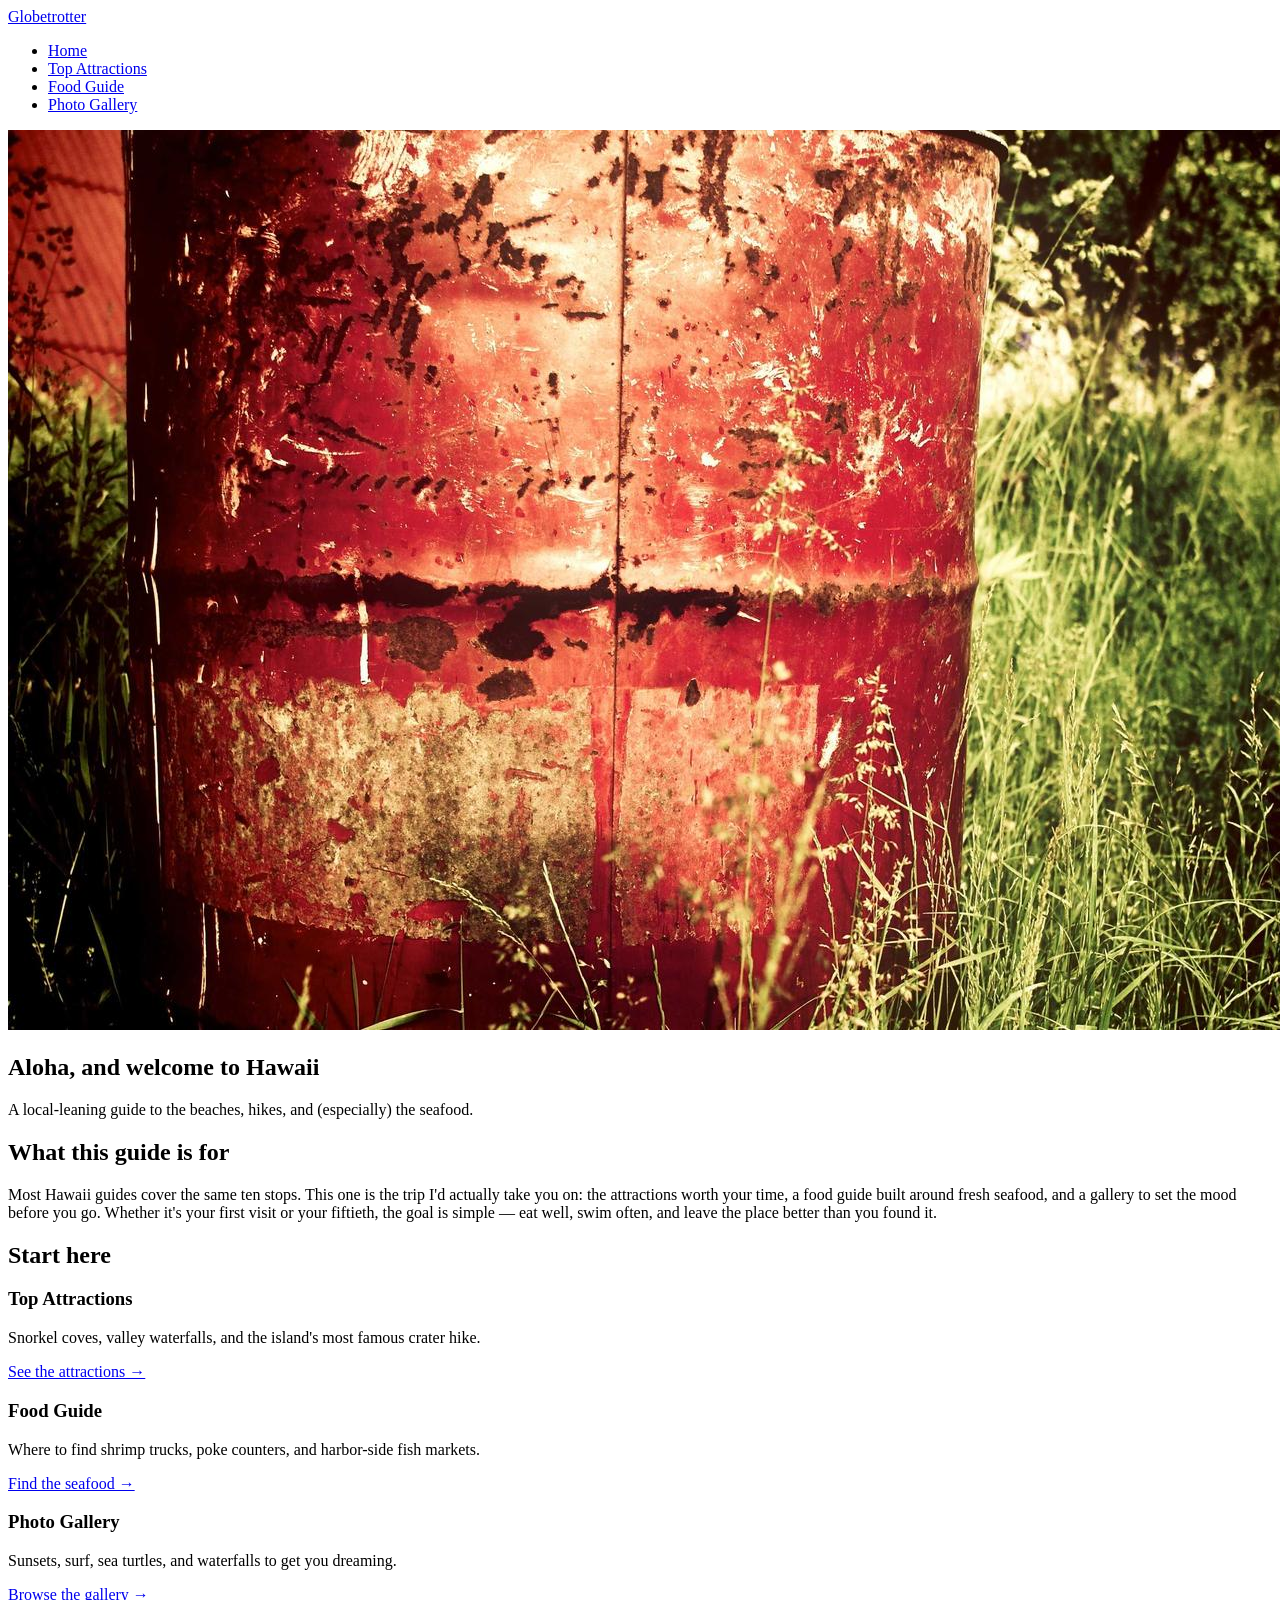
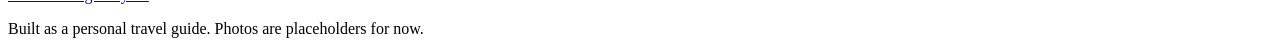
==== index.html @ d565e66b "Milestone 1: semantic HTML for all four pages Add Home, Top Attractions, Food Guide, and Photo Galle" ====
<!DOCTYPE html>
<html lang="en">
<head>
  <meta charset="UTF-8" />
  <!-- Tells mobile browsers to use the device width instead of pretending to be a
       980px desktop. Required for the media queries in Milestone 4 to take effect. -->
  <meta name="viewport" content="width=device-width, initial-scale=1.0" />
  <title>Globetrotter | Hawaii</title>
  <link rel="stylesheet" href="css/styles.css" />
</head>
<body>
  <!-- This header + nav block is identical on every page. In plain HTML there's no
       "include" mechanism, so it's copied into each file. If one nav link changes,
       it has to change in all four pages. -->
  <header class="site-header">
    <a class="site-logo" href="index.html">Globetrotter</a>
    <nav class="site-nav" aria-label="Primary">
      <ul class="nav-list">
        <li><a href="index.html" aria-current="page">Home</a></li>
        <li><a href="attractions.html">Top Attractions</a></li>
        <li><a href="food-guide.html">Food Guide</a></li>
        <li><a href="gallery.html">Photo Gallery</a></li>
      </ul>
    </nav>
  </header>

  <!-- <main> marks the one block of content unique to this page. Screen readers can
       jump straight to it, skipping the repeated header/nav. -->
  <main>
    <!-- The hero: the big first impression. The image lives in CSS as a background
         later; for now it's a real <img> so it shows up before styling exists. -->
    <section class="hero">
      <img class="hero-image" src="images/hero-beach.jpg" alt="A turquoise Hawaiian beach with palm trees" />
      <div class="hero-text">
        <h1>Aloha, and welcome to Hawaii</h1>
        <p class="hero-tagline">A local-leaning guide to the beaches, hikes, and (especially) the seafood.</p>
      </div>
    </section>

    <section class="intro">
      <h2>What this guide is for</h2>
      <p>
        Most Hawaii guides cover the same ten stops. This one is the trip I'd actually
        take you on: the attractions worth your time, a food guide built around fresh
        seafood, and a gallery to set the mood before you go. Whether it's your first
        visit or your fiftieth, the goal is simple &mdash; eat well, swim often, and
        leave the place better than you found it.
      </p>
    </section>

    <!-- A short three-up summary that links out to the subpages. Each block is an
         <article> because it's a self-contained teaser that could stand on its own. -->
    <section class="highlights">
      <h2>Start here</h2>
      <div class="highlight-grid">
        <article class="highlight-card">
          <h3>Top Attractions</h3>
          <p>Snorkel coves, valley waterfalls, and the island's most famous crater hike.</p>
          <a href="attractions.html">See the attractions &rarr;</a>
        </article>
        <article class="highlight-card">
          <h3>Food Guide</h3>
          <p>Where to find shrimp trucks, poke counters, and harbor-side fish markets.</p>
          <a href="food-guide.html">Find the seafood &rarr;</a>
        </article>
        <article class="highlight-card">
          <h3>Photo Gallery</h3>
          <p>Sunsets, surf, sea turtles, and waterfalls to get you dreaming.</p>
          <a href="gallery.html">Browse the gallery &rarr;</a>
        </article>
      </div>
    </section>
  </main>

  <footer class="site-footer">
    <p>Built as a personal travel guide. Photos are placeholders for now.</p>
  </footer>
</body>
</html>
---- css/styles.css ----
/* Globetrotter shared stylesheet.
   Linked by every page so the nav, colors, and cards stay identical site-wide.
   Styling is added in Milestone 2 (CSS), Milestone 3 (Flexbox), Milestone 4 (responsive). */
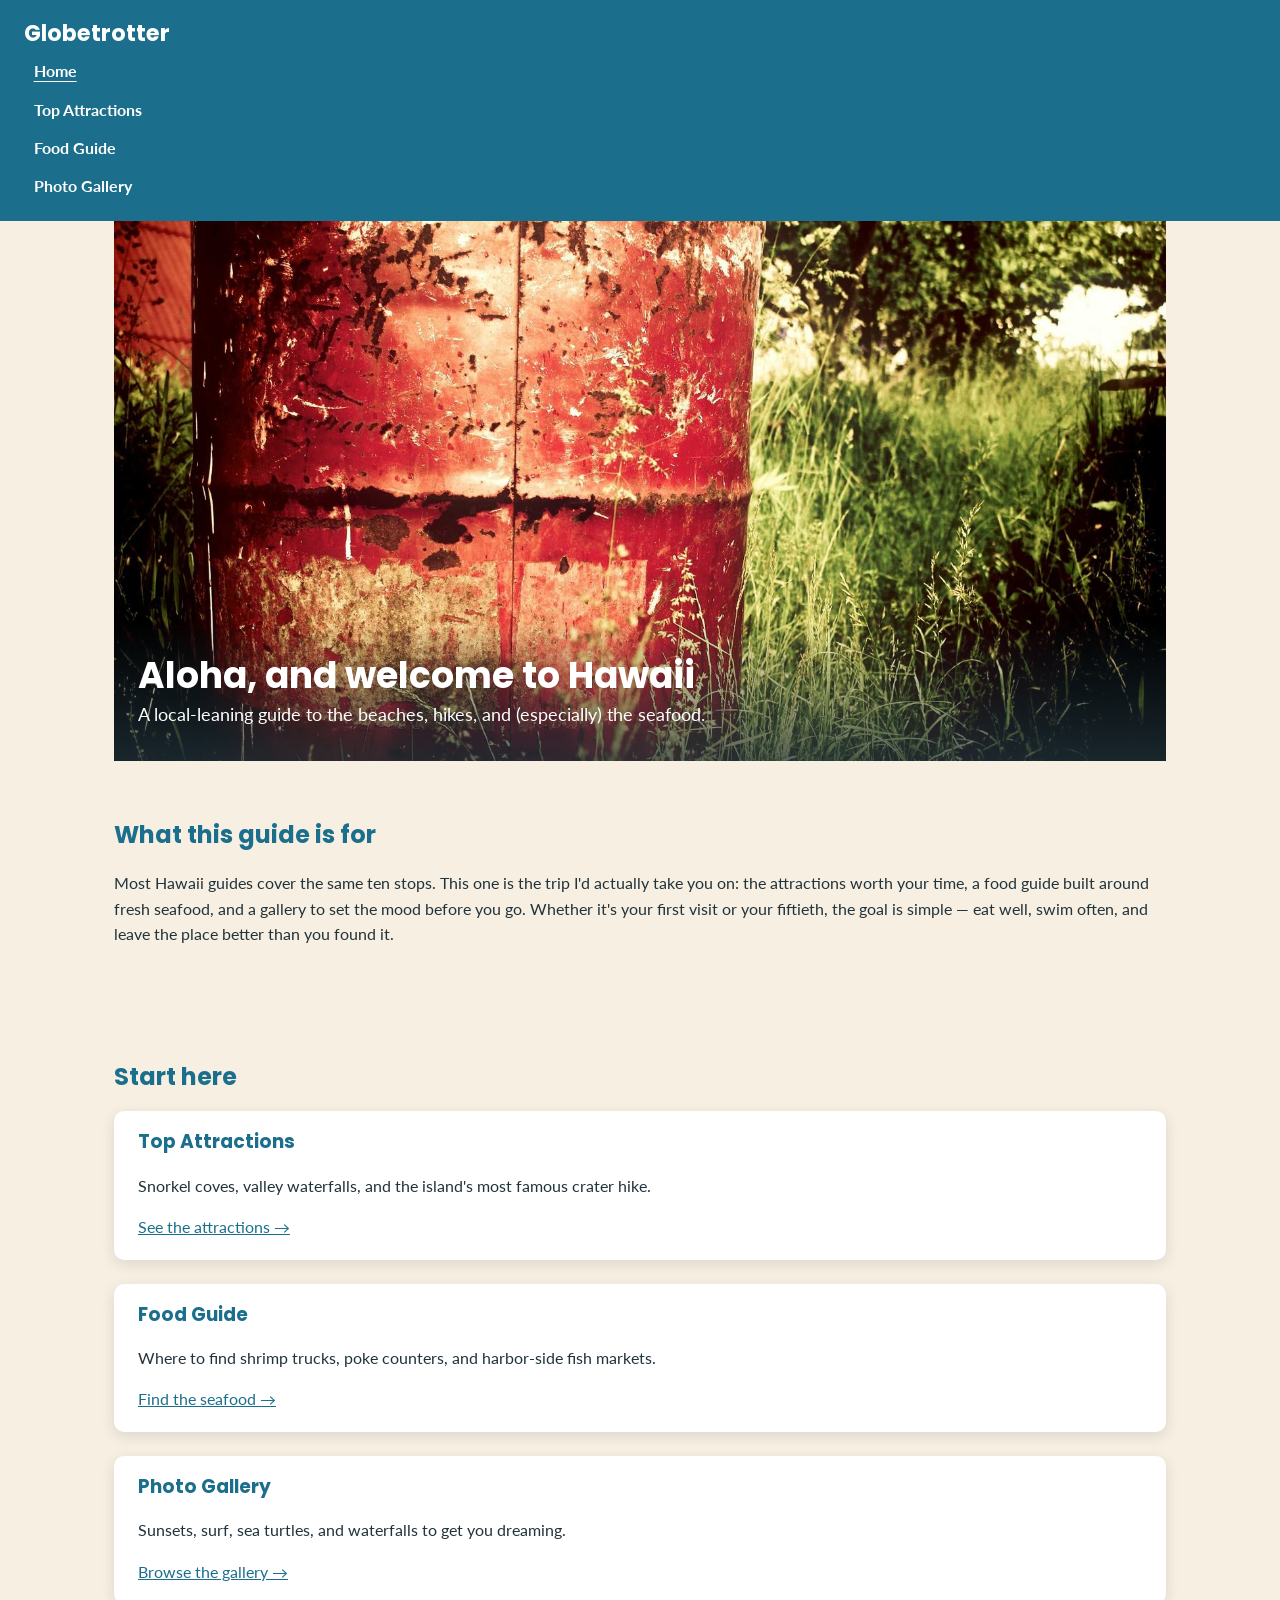
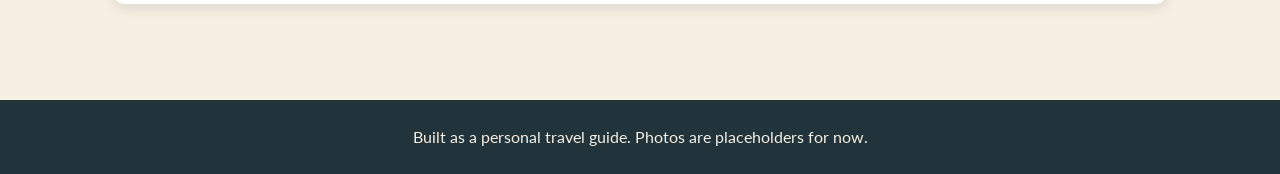
==== commit 6d0fa2ae: "Milestone 2: CSS styling Add Google Fonts (Poppins/Lato), an ocean/lagoon/sand palette via CSS custo" ====
--- a/index.html
+++ b/index.html
@@ -6,6 +6,11 @@
        980px desktop. Required for the media queries in Milestone 4 to take effect. -->
   <meta name="viewport" content="width=device-width, initial-scale=1.0" />
   <title>Globetrotter | Hawaii</title>
+  <!-- Google Fonts: preconnect speeds up the font download; the stylesheet pulls
+       Poppins (headings) and Lato (body). -->
+  <link rel="preconnect" href="https://fonts.googleapis.com" />
+  <link rel="preconnect" href="https://fonts.gstatic.com" crossorigin />
+  <link href="https://fonts.googleapis.com/css2?family=Lato:wght@400;700&family=Poppins:wght@500;600;700&display=swap" rel="stylesheet" />
   <link rel="stylesheet" href="css/styles.css" />
 </head>
 <body>
--- a/css/styles.css
+++ b/css/styles.css
@@ -1,3 +1,273 @@
 /* Globetrotter shared stylesheet.
    Linked by every page so the nav, colors, and cards stay identical site-wide.
-   Styling is added in Milestone 2 (CSS), Milestone 3 (Flexbox), Milestone 4 (responsive). */
+
+   Milestone 2 = look (color + type + spacing). Layout into rows/columns comes in
+   Milestone 3 (Flexbox); responsive breakpoints come in Milestone 4. */
+
+/* ------------------------------------------------------------------ *
+ * 1. Design tokens
+ * Custom properties (CSS variables) hold the palette in one place. Change
+ * a value here and it updates everywhere it's referenced via var(--name).
+ * This is like a config/constants file rather than hard-coding hex values
+ * all over the stylesheet.
+ * ------------------------------------------------------------------ */
+:root {
+  --ocean: #1b6f8c;
+  --lagoon: #2aa9a0;
+  --palm: #3c7a4f;
+  --sand: #f6efe2;
+  --sun: #f4a259;
+  --ink: #21333b;        /* near-black text, tinted slightly blue-green */
+  --white: #ffffff;
+
+  --font-heading: "Poppins", system-ui, sans-serif;
+  --font-body: "Lato", system-ui, sans-serif;
+
+  --radius: 10px;
+  --shadow: 0 4px 14px rgba(33, 51, 59, 0.12);
+}
+
+/* ------------------------------------------------------------------ *
+ * 2. Base / reset
+ * box-sizing: border-box makes padding/border count *inside* an element's
+ * width, so a 300px box with padding stays 300px. The * selector applies it
+ * to everything. Removing default body margin avoids a stray gap at the top.
+ * ------------------------------------------------------------------ */
+* {
+  box-sizing: border-box;
+}
+
+body {
+  margin: 0;
+  font-family: var(--font-body);
+  color: var(--ink);
+  background-color: var(--sand);
+  line-height: 1.6;
+}
+
+h1, h2, h3 {
+  font-family: var(--font-heading);
+  line-height: 1.2;
+  color: var(--ocean);
+}
+
+a {
+  color: var(--ocean);
+}
+
+/* Stop images from ever spilling past their container. display:block removes
+   the small gap browsers leave under inline images. */
+img {
+  max-width: 100%;
+  display: block;
+}
+
+/* ------------------------------------------------------------------ *
+ * 3. Header + navigation
+ * Styled here (colors, spacing, hover); the horizontal row layout is added
+ * with Flexbox in Milestone 3.
+ * ------------------------------------------------------------------ */
+.site-header {
+  background-color: var(--ocean);
+  padding: 1rem 1.5rem;
+}
+
+.site-logo {
+  font-family: var(--font-heading);
+  font-weight: 700;
+  font-size: 1.4rem;
+  color: var(--white);
+  text-decoration: none;
+}
+
+/* Strip the default bullets and indentation off the nav list. */
+.nav-list {
+  list-style: none;
+  margin: 0;
+  padding: 0;
+}
+
+.nav-list a {
+  display: inline-block;
+  padding: 0.4rem 0.6rem;
+  color: var(--white);
+  text-decoration: none;
+  font-weight: 700;
+  border-radius: 6px;
+}
+
+.nav-list a:hover {
+  background-color: var(--lagoon);
+}
+
+/* aria-current="page" marks the link for the page you're on; this gives it a
+   subtle underline so users can see where they are. */
+.nav-list a[aria-current="page"] {
+  text-decoration: underline;
+  text-underline-offset: 4px;
+}
+
+/* ------------------------------------------------------------------ *
+ * 4. Hero (home page)
+ * The text sits on top of the image. position:relative on the section makes
+ * it the anchor for the absolutely-positioned caption.
+ * ------------------------------------------------------------------ */
+.hero {
+  position: relative;
+}
+
+.hero-image {
+  width: 100%;
+  height: 60vh;          /* 60% of the viewport height for a tall, immersive banner */
+  object-fit: cover;     /* crop to fill instead of squishing the photo */
+}
+
+.hero-text {
+  position: absolute;
+  bottom: 0;
+  left: 0;
+  right: 0;
+  padding: 2rem 1.5rem;
+  /* A dark gradient fading up from the bottom keeps white text readable over
+     any photo without hiding the image. */
+  background: linear-gradient(to top, rgba(33, 51, 59, 0.75), rgba(33, 51, 59, 0));
+  color: var(--white);
+}
+
+.hero-text h1 {
+  color: var(--white);
+  margin: 0 0 0.25rem;
+  font-size: 2.25rem;
+}
+
+.hero-tagline {
+  margin: 0;
+  font-size: 1.1rem;
+}
+
+/* ------------------------------------------------------------------ *
+ * 5. Generic content sections
+ * A shared max-width + auto side margins centers content in a readable column
+ * instead of stretching full-width on big screens.
+ * ------------------------------------------------------------------ */
+main {
+  max-width: 1100px;
+  margin: 0 auto;
+  padding: 0 1.5rem;
+}
+
+.intro,
+.highlights,
+.page-intro,
+.attraction-list,
+.food-list,
+.gallery {
+  padding: 2.5rem 0;
+}
+
+.page-intro h1 {
+  font-size: 2rem;
+  margin-bottom: 0.25rem;
+}
+
+/* ------------------------------------------------------------------ *
+ * 6. Cards (home highlights, attractions, food)
+ * Shared card look: white background, rounded corners, soft shadow. The
+ * arrangement into columns is Flexbox in Milestone 3.
+ * ------------------------------------------------------------------ */
+.highlight-card,
+.attraction-card,
+.food-card {
+  background-color: var(--white);
+  border-radius: var(--radius);
+  box-shadow: var(--shadow);
+  overflow: hidden;       /* clips the image's corners to the rounded card */
+  margin-bottom: 1.5rem;
+}
+
+.highlight-card {
+  padding: 1.25rem 1.5rem;
+}
+
+.highlight-card h3 {
+  margin-top: 0;
+}
+
+.attraction-image,
+.food-image {
+  width: 100%;
+  height: 220px;
+  object-fit: cover;
+}
+
+.attraction-name,
+.food-name {
+  margin: 1rem 1.25rem 0.5rem;
+}
+
+.attraction-description,
+.food-body {
+  margin: 0;
+  padding: 0 1.25rem 1.25rem;
+}
+
+.food-audience {
+  color: var(--palm);
+  margin: 0 0 0.25rem;
+}
+
+/* <address> defaults to italic; restyle it as a small, plain location line. */
+.food-address {
+  font-style: normal;
+  font-size: 0.9rem;
+  color: var(--ocean);
+  margin: 0 0 0.75rem;
+}
+
+.food-link {
+  font-weight: 700;
+  color: var(--lagoon);
+  text-decoration: none;
+}
+
+.food-link:hover {
+  text-decoration: underline;
+}
+
+/* ------------------------------------------------------------------ *
+ * 7. Gallery
+ * Same card treatment for each figure; the grid layout is Flexbox in M3.
+ * ------------------------------------------------------------------ */
+.gallery-item {
+  margin: 0 0 1.5rem;
+  background-color: var(--white);
+  border-radius: var(--radius);
+  box-shadow: var(--shadow);
+  overflow: hidden;
+}
+
+.gallery-item img {
+  width: 100%;
+  height: 240px;
+  object-fit: cover;
+}
+
+.gallery-item figcaption {
+  padding: 0.75rem 1rem;
+  font-size: 0.95rem;
+}
+
+/* ------------------------------------------------------------------ *
+ * 8. Footer
+ * ------------------------------------------------------------------ */
+.site-footer {
+  background-color: var(--ink);
+  color: var(--sand);
+  text-align: center;
+  padding: 1.5rem;
+  margin-top: 2rem;
+}
+
+.site-footer p {
+  margin: 0;
+}
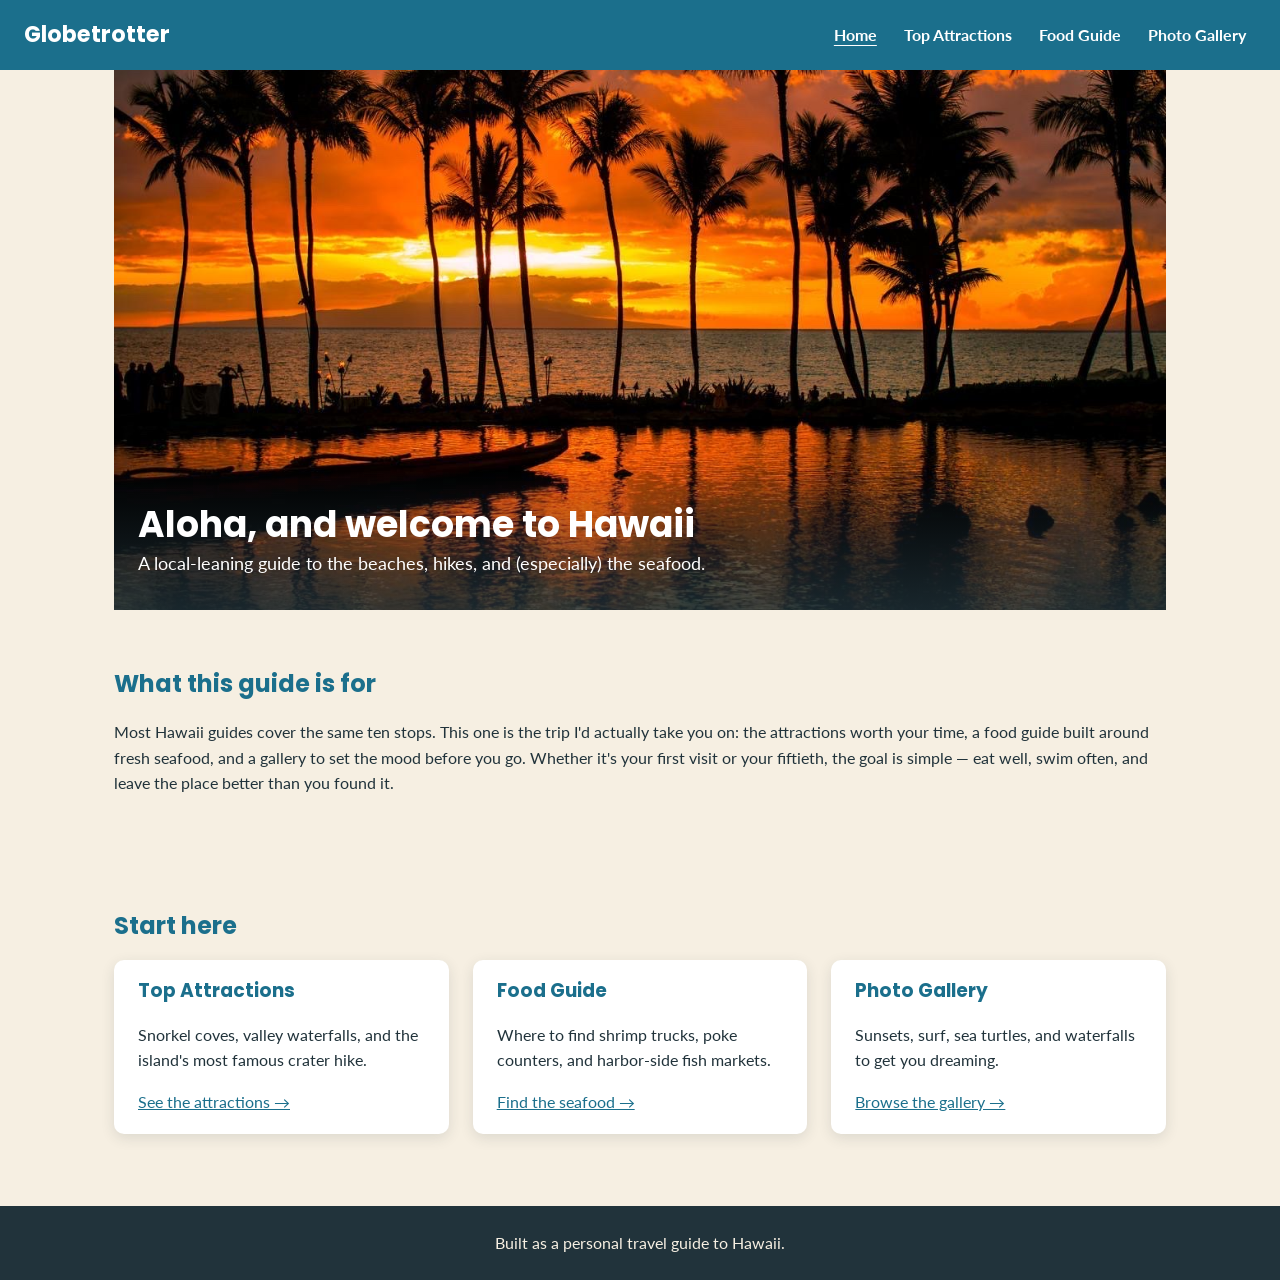
==== commit 5ec68119: "Add real Hawaii photos and update footer copy Replace placeholder images with real photos across all" ====
--- a/index.html
+++ b/index.html
@@ -78,7 +78,7 @@
   </main>
 
   <footer class="site-footer">
-    <p>Built as a personal travel guide. Photos are placeholders for now.</p>
+    <p>Built as a personal travel guide to Hawaii.</p>
   </footer>
 </body>
 </html>
--- a/css/styles.css
+++ b/css/styles.css
@@ -271,3 +271,163 @@
 .site-footer p {
   margin: 0;
 }
+
+/* ================================================================== *
+ * MILESTONE 3: FLEXBOX LAYOUT
+ * Flexbox turns a container into a flex context; its direct children become
+ * flex items that line up along a main axis (row by default). This is where
+ * the stacked Milestone 2 elements become rows and grids.
+ * ================================================================== */
+
+/* --- Header: logo left, nav right, on one line --- */
+.site-header {
+  display: flex;
+  justify-content: space-between;  /* max space between logo and nav */
+  align-items: center;             /* vertically center them */
+  flex-wrap: wrap;                 /* allow nav to drop below logo if cramped */
+  gap: 0.5rem;
+}
+
+.nav-list {
+  display: flex;
+  flex-wrap: wrap;
+  gap: 0.5rem;
+}
+
+/* --- Home highlight cards: 3 across, wrapping --- */
+.highlight-grid {
+  display: flex;
+  flex-wrap: wrap;
+  gap: 1.5rem;
+}
+
+/* flex: 1 1 260px = grow to fill, shrink if needed, but aim for ~260px wide.
+   When three no longer fit at 260px each, flex-wrap drops them to a new row. */
+.highlight-card {
+  flex: 1 1 260px;
+  margin-bottom: 0;   /* gap handles spacing now, so drop the M2 margin */
+}
+
+/* --- Attractions: 3 cards across, wrapping --- */
+.attraction-list {
+  display: flex;
+  flex-wrap: wrap;
+  gap: 1.5rem;
+}
+
+.attraction-card {
+  flex: 1 1 280px;
+  margin-bottom: 0;
+}
+
+/* --- Food guide: image beside text in each entry --- */
+.food-list {
+  display: flex;
+  flex-direction: column;  /* stack the entries vertically... */
+  gap: 1.5rem;
+}
+
+.food-card {
+  display: flex;           /* ...but lay out each entry as a row */
+  align-items: stretch;
+  margin-bottom: 0;
+}
+
+.food-image {
+  flex: 0 0 40%;           /* fixed at ~40% width, don't grow or shrink */
+  height: 300px;           /* fixed row height so the image crops instead of
+                              forcing a tall row when the text is short */
+  object-fit: cover;
+}
+
+/* The text column takes the remaining space and gets its own padding now that
+   it sits beside the image instead of below it. */
+.food-body {
+  flex: 1;
+  padding: 1.25rem 1.5rem;
+}
+
+.food-name {
+  margin: 0 0 0.5rem;
+}
+
+/* --- Gallery: flexible grid of figures, ~3 per row --- */
+.gallery {
+  display: flex;
+  flex-wrap: wrap;
+  gap: 1.5rem;
+}
+
+.gallery-item {
+  flex: 1 1 280px;
+  margin-bottom: 0;
+}
+
+/* ================================================================== *
+ * MILESTONE 4: RESPONSIVE / MEDIA QUERIES
+ * A media query applies its rules only when the condition is true. These use
+ * max-width (override downward from the desktop base). Because the cards
+ * already wrap via flex, the queries mostly handle the things that don't fix
+ * themselves: the nav, the hero size, and the food card's image/text relationship.
+ * ================================================================== */
+
+/* --- Tablet and below (<= 1024px): tighten the hero a little --- */
+@media (max-width: 1024px) {
+  .hero-image {
+    height: 50vh;
+  }
+
+  .hero-text h1 {
+    font-size: 1.9rem;
+  }
+}
+
+/* --- Phones (<= 600px): the big layout shifts --- */
+@media (max-width: 600px) {
+  /* Stack the logo above centered nav links so they're tap-friendly. */
+  .site-header {
+    flex-direction: column;
+    text-align: center;
+  }
+
+  /* Full width gives flex-wrap a boundary to wrap the links against; without
+     this the list shrinks to its content and overflows the screen. */
+  .nav-list {
+    width: 100%;
+    justify-content: center;
+  }
+
+  /* Hero shrinks so content below is reachable without a long scroll. */
+  .hero-image {
+    height: 40vh;
+  }
+
+  .hero-text h1 {
+    font-size: 1.5rem;
+  }
+
+  /* Force a single column for all card groups by letting each card take the
+     full row width (flex-basis 100%). */
+  .highlight-card,
+  .attraction-card,
+  .gallery-item {
+    flex-basis: 100%;
+  }
+
+  /* The meaningful mobile change: food entries go from side-by-side to a
+     stacked card (image on top, text below). */
+  .food-card {
+    flex-direction: column;
+  }
+
+  .food-image {
+    flex-basis: auto;   /* no longer a 40% column... */
+    width: 100%;        /* ...now full-width on top */
+    height: 200px;
+  }
+
+  /* Smaller side padding so content isn't cramped on a narrow screen. */
+  main {
+    padding: 0 1rem;
+  }
+}
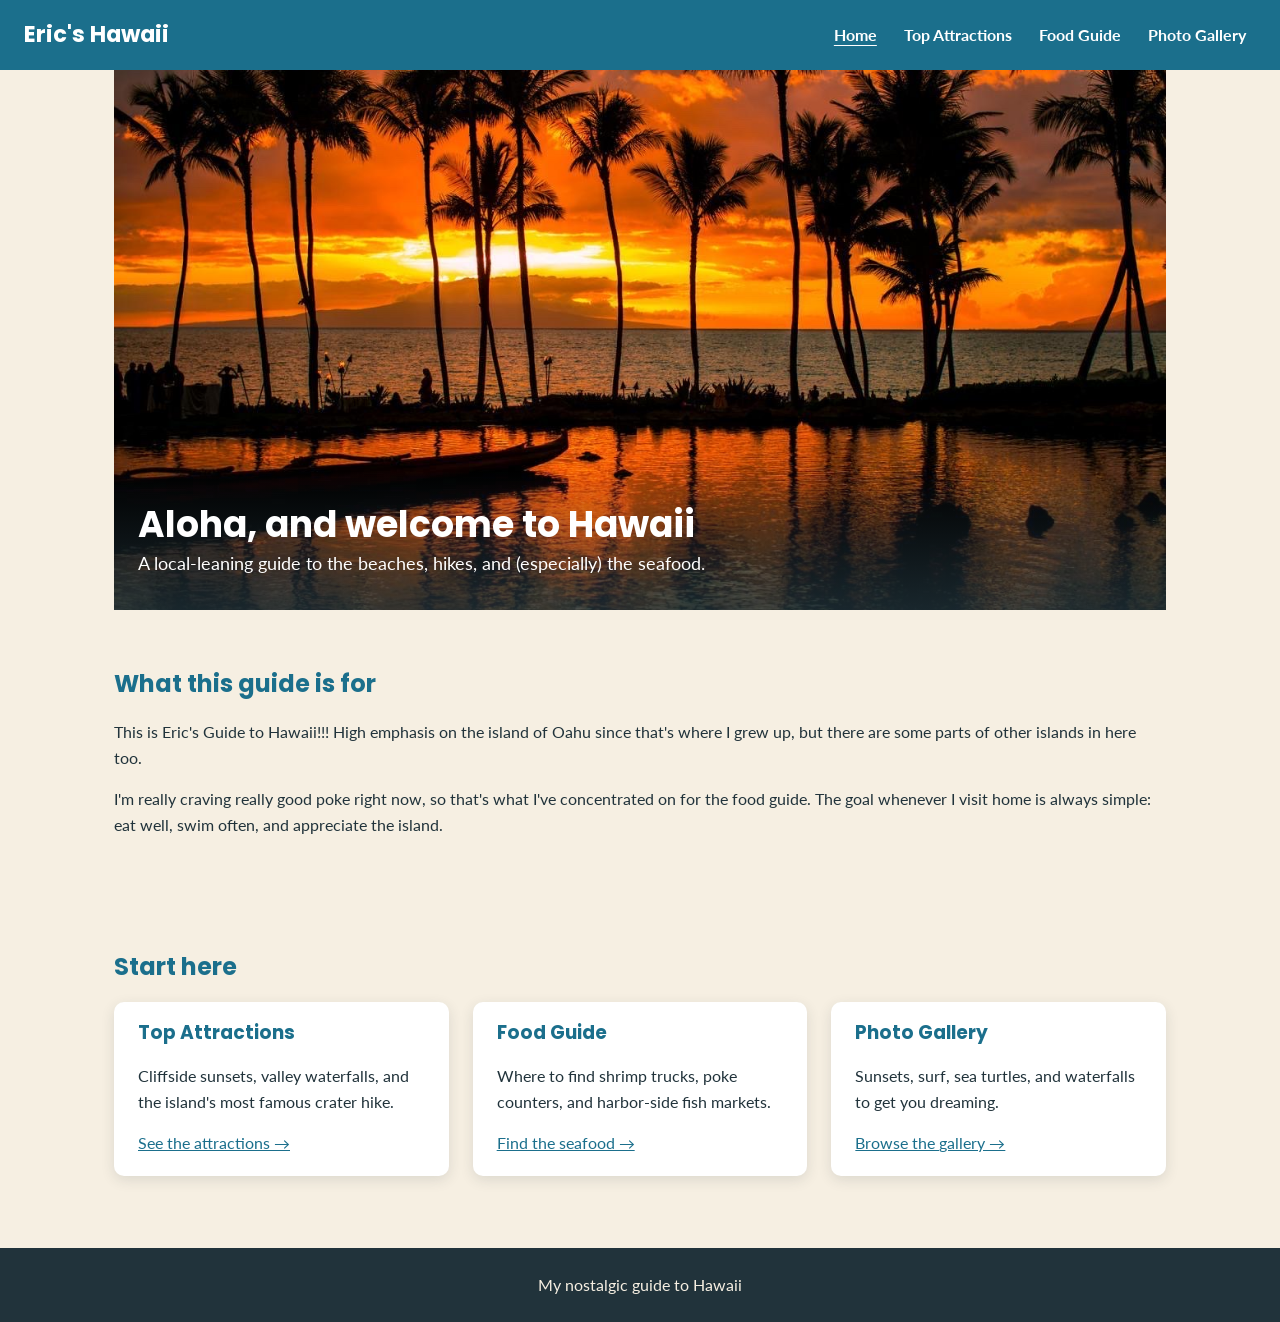
==== commit 8b711517: "Finish!" ====
--- a/index.html
+++ b/index.html
@@ -18,7 +18,7 @@
        "include" mechanism, so it's copied into each file. If one nav link changes,
        it has to change in all four pages. -->
   <header class="site-header">
-    <a class="site-logo" href="index.html">Globetrotter</a>
+    <a class="site-logo" href="index.html">Eric's Hawaii</a>
     <nav class="site-nav" aria-label="Primary">
       <ul class="nav-list">
         <li><a href="index.html" aria-current="page">Home</a></li>
@@ -45,11 +45,13 @@
     <section class="intro">
       <h2>What this guide is for</h2>
       <p>
-        Most Hawaii guides cover the same ten stops. This one is the trip I'd actually
-        take you on: the attractions worth your time, a food guide built around fresh
-        seafood, and a gallery to set the mood before you go. Whether it's your first
-        visit or your fiftieth, the goal is simple &mdash; eat well, swim often, and
-        leave the place better than you found it.
+        This is Eric's Guide to Hawaii!!! High emphasis on the island of Oahu since
+        that's where I grew up, but there are some parts of other islands in here too.
+      </p>
+      <p>
+        I'm really craving really good poke right now, so that's what I've concentrated
+        on for the food guide. The goal whenever I visit home is always simple: eat well,
+        swim often, and appreciate the island.
       </p>
     </section>
 
@@ -60,7 +62,7 @@
       <div class="highlight-grid">
         <article class="highlight-card">
           <h3>Top Attractions</h3>
-          <p>Snorkel coves, valley waterfalls, and the island's most famous crater hike.</p>
+          <p>Cliffside sunsets, valley waterfalls, and the island's most famous crater hike.</p>
           <a href="attractions.html">See the attractions &rarr;</a>
         </article>
         <article class="highlight-card">
@@ -78,7 +80,7 @@
   </main>
 
   <footer class="site-footer">
-    <p>Built as a personal travel guide to Hawaii.</p>
+    <p>My nostalgic guide to Hawaii</p>
   </footer>
 </body>
 </html>
--- a/css/styles.css
+++ b/css/styles.css
@@ -234,6 +234,17 @@
   text-decoration: underline;
 }
 
+/* Pull the alternatives list in from the browser's default deep indent and give
+   the items a little breathing room. */
+.food-alternatives {
+  margin: 0 0 0.75rem;
+  padding-left: 1.25rem;
+}
+
+.food-alternatives li {
+  margin-bottom: 0.25rem;
+}
+
 /* ------------------------------------------------------------------ *
  * 7. Gallery
  * Same card treatment for each figure; the grid layout is Flexbox in M3.
@@ -333,10 +344,21 @@
   margin-bottom: 0;
 }
 
+/* The image sits in a .food-media wrapper that takes ~40% width and stretches to
+   the full card height (align-items: stretch on .food-card). The image is then
+   positioned to fill that wrapper and crops with object-fit, so it matches the
+   text height whether the text is short or long -- no leftover gap above or below. */
+.food-media {
+  flex: 0 0 40%;
+  position: relative;
+  min-height: 220px;       /* a sensible floor when a card's text is very short */
+}
+
 .food-image {
-  flex: 0 0 40%;           /* fixed at ~40% width, don't grow or shrink */
-  height: 300px;           /* fixed row height so the image crops instead of
-                              forcing a tall row when the text is short */
+  position: absolute;
+  inset: 0;                /* shorthand for top/right/bottom/left: 0 */
+  width: 100%;
+  height: 100%;
   object-fit: cover;
 }
 
@@ -420,10 +442,13 @@
     flex-direction: column;
   }
 
-  .food-image {
-    flex-basis: auto;   /* no longer a 40% column... */
-    width: 100%;        /* ...now full-width on top */
+  /* Stacked: the media wrapper becomes a full-width band on top with a fixed
+     height; the image still fills it. */
+  .food-media {
+    flex-basis: auto;
+    width: 100%;
     height: 200px;
+    min-height: 0;
   }
 
   /* Smaller side padding so content isn't cramped on a narrow screen. */
